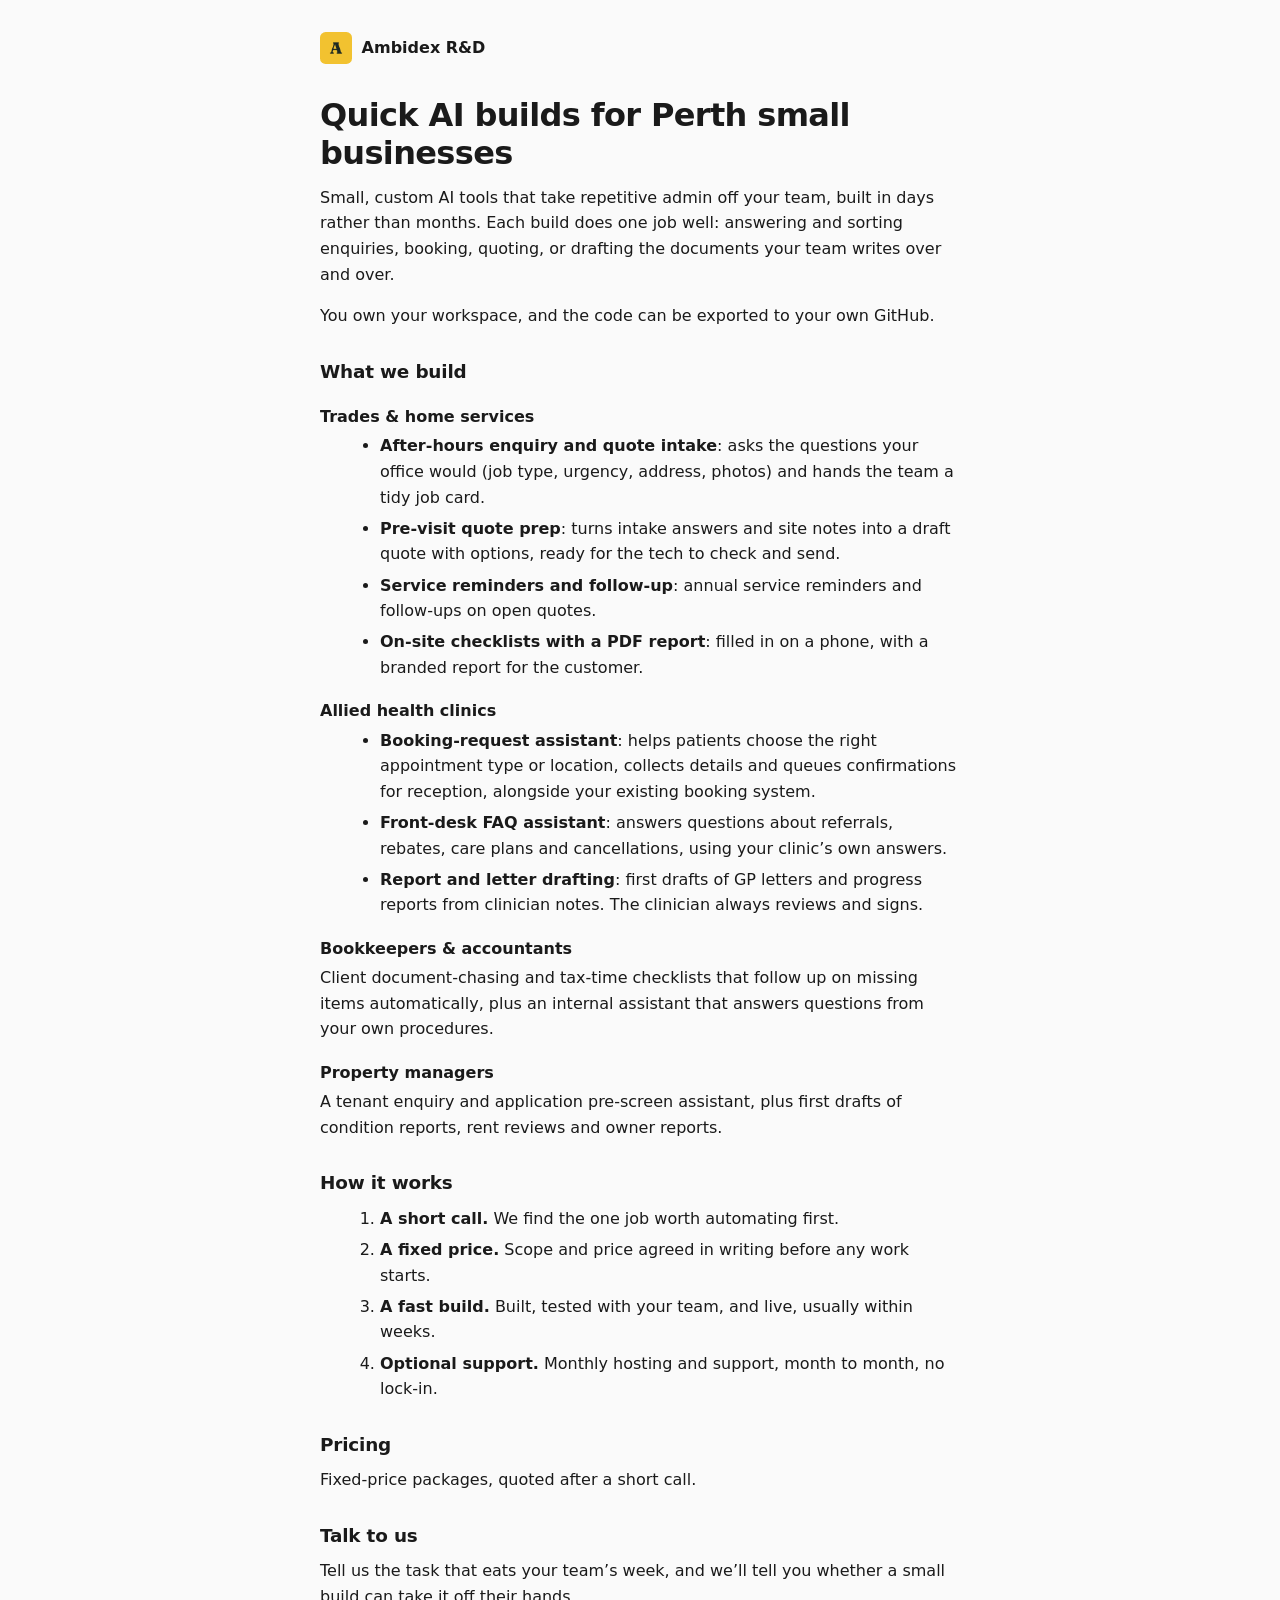
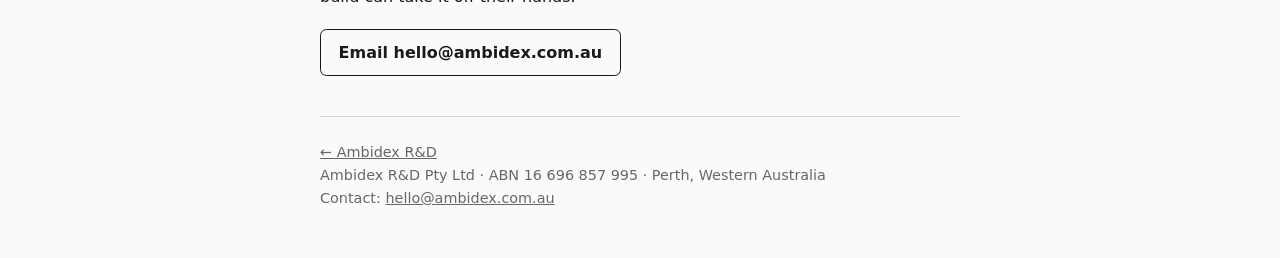
==== services.html @ 29d3ea3a "Add 'For Perth businesses' services page and link; add A brand mark favicon (prices commented out pe" ====
<!DOCTYPE html>
<html lang="en-AU">
<head>
<meta charset="utf-8">
<meta name="viewport" content="width=device-width, initial-scale=1">
<title>Quick AI builds for Perth businesses · Ambidex R&amp;D</title>
<link rel="icon" type="image/png" href="/assets/ambidex-a.png">
<meta name="description" content="Ambidex R&amp;D builds small, fixed-price AI tools for Perth small businesses: enquiry and quote intake, booking help, and document drafting for trades, allied health, bookkeepers and property managers.">
<style>
  :root { color-scheme: light dark; }
  * { margin: 0; box-sizing: border-box; }
  body { font-family: system-ui, -apple-system, sans-serif; line-height: 1.6;
         display: flex; min-height: 100vh; justify-content: center;
         background: #fafafa; color: #1a1a1a; padding: 2rem; }
  @media (prefers-color-scheme: dark) { body { background: #111; color: #eee; } }
  main { max-width: 40rem; width: 100%; }
  .brand { display: flex; align-items: center; gap: 0.6rem; margin-bottom: 2rem;
           text-decoration: none; font-weight: 600; }
  .brand img { width: 2rem; height: 2rem; border-radius: 0.35rem; }
  h1 { font-size: 2rem; letter-spacing: -0.02em; line-height: 1.2; margin-bottom: 0.75rem; }
  h2 { font-size: 1.15rem; letter-spacing: -0.01em; margin: 1.75rem 0 0.5rem; }
  h3 { font-size: 1rem; margin: 1.1rem 0 0.25rem; }
  p { margin-bottom: 1rem; }
  ul, ol { margin: 0 0 1rem 1.25rem; }
  li { margin-bottom: 0.35rem; }
  .muted { opacity: 0.65; font-size: 0.9rem; }
  hr { border: none; border-top: 1px solid currentColor; opacity: 0.15; margin: 1.5rem 0; }
  a { color: inherit; }
  .cta { display: inline-block; margin: 0.25rem 0 1rem; padding: 0.6rem 1.1rem;
         border: 1px solid currentColor; border-radius: 0.4rem; text-decoration: none; font-weight: 600; }
  .cta:hover { background: #f2c12e; color: #1f2a24; border-color: #f2c12e; }
</style>
</head>
<body>
<main>
  <a class="brand" href="/"><img src="/assets/ambidex-a.png" alt="">Ambidex R&amp;D</a>

  <h1>Quick AI builds for Perth small businesses</h1>
  <p>Small, custom AI tools that take repetitive admin off your team, built in days
     rather than months. Each build does one job well: answering and sorting enquiries,
     booking, quoting, or drafting the documents your team writes over and over.</p>
  <p>You own your workspace, and the code can be exported to your own GitHub.</p>

  <h2>What we build</h2>

  <h3>Trades &amp; home services</h3>
  <ul>
    <li><strong>After-hours enquiry and quote intake</strong>: asks the questions your office
        would (job type, urgency, address, photos) and hands the team a tidy job card.</li>
    <li><strong>Pre-visit quote prep</strong>: turns intake answers and site notes into a draft
        quote with options, ready for the tech to check and send.</li>
    <li><strong>Service reminders and follow-up</strong>: annual service reminders and follow-ups on open quotes.</li>
    <li><strong>On-site checklists with a PDF report</strong>: filled in on a phone, with a branded report for the customer.</li>
  </ul>

  <h3>Allied health clinics</h3>
  <ul>
    <li><strong>Booking-request assistant</strong>: helps patients choose the right appointment
        type or location, collects details and queues confirmations for reception,
        alongside your existing booking system.</li>
    <li><strong>Front-desk FAQ assistant</strong>: answers questions about referrals, rebates,
        care plans and cancellations, using your clinic&rsquo;s own answers.</li>
    <li><strong>Report and letter drafting</strong>: first drafts of GP letters and progress reports
        from clinician notes. The clinician always reviews and signs.</li>
  </ul>

  <h3>Bookkeepers &amp; accountants</h3>
  <p>Client document-chasing and tax-time checklists that follow up on missing items automatically,
     plus an internal assistant that answers questions from your own procedures.</p>

  <h3>Property managers</h3>
  <p>A tenant enquiry and application pre-screen assistant, plus first drafts of
     condition reports, rent reviews and owner reports.</p>

  <h2>How it works</h2>
  <ol>
    <li><strong>A short call.</strong> We find the one job worth automating first.</li>
    <li><strong>A fixed price.</strong> Scope and price agreed in writing before any work starts.</li>
    <li><strong>A fast build.</strong> Built, tested with your team, and live, usually within weeks.</li>
    <li><strong>Optional support.</strong> Monthly hosting and support, month to month, no lock-in.</li>
  </ol>

  <h2>Pricing</h2>
  <p>Fixed-price packages, quoted after a short call.</p>
  <!--
    SUGGESTED PRICES: NOT APPROVED. Enable only after Matt approves (see offer.md).
    Replace the paragraph above with this block when approved.
  <ul>
    <li><strong>Quick Win</strong>: one assistant or workflow, live in about a week. From $1,950 + GST, optional support from $149/month.</li>
    <li><strong>Core Build</strong>: one end-to-end workflow with one integration. From $4,500 + GST, optional support from $299/month.</li>
    <li><strong>Ops Assistant</strong>: 2&ndash;3 linked workflows plus an internal knowledge assistant. From $8,500 + GST, optional support from $499/month.</li>
  </ul>
  -->

  <h2>Talk to us</h2>
  <p>Tell us the task that eats your team&rsquo;s week, and we&rsquo;ll tell you whether a small build can take it off their hands.</p>
  <a class="cta" href="mailto:hello@ambidex.com.au?subject=Quick%20AI%20build%20enquiry">Email hello@ambidex.com.au</a>

  <hr>
  <p class="muted"><a href="/">&larr; Ambidex R&amp;D</a><br>
     Ambidex R&amp;D Pty Ltd &middot; ABN 16 696 857 995 &middot; Perth, Western Australia<br>
     Contact: <a href="mailto:hello@ambidex.com.au">hello@ambidex.com.au</a></p>
</main>
</body>
</html>
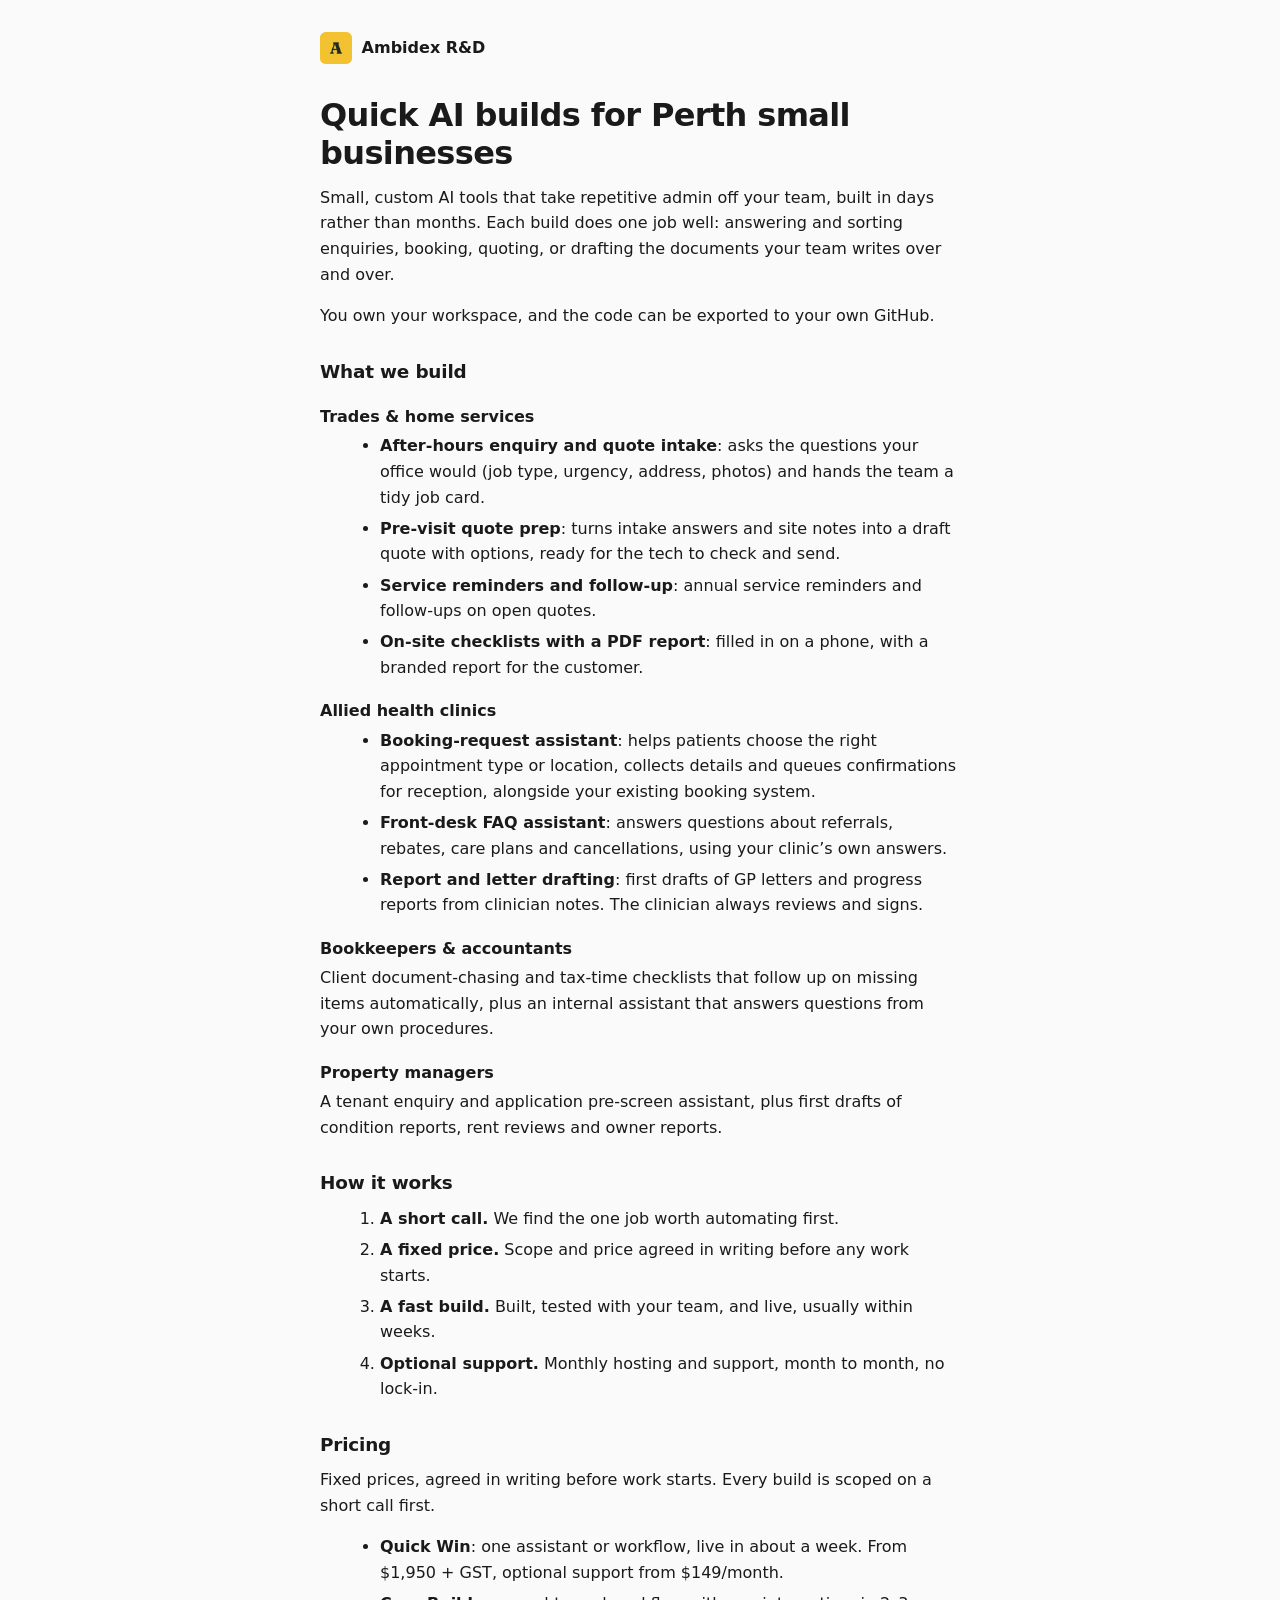
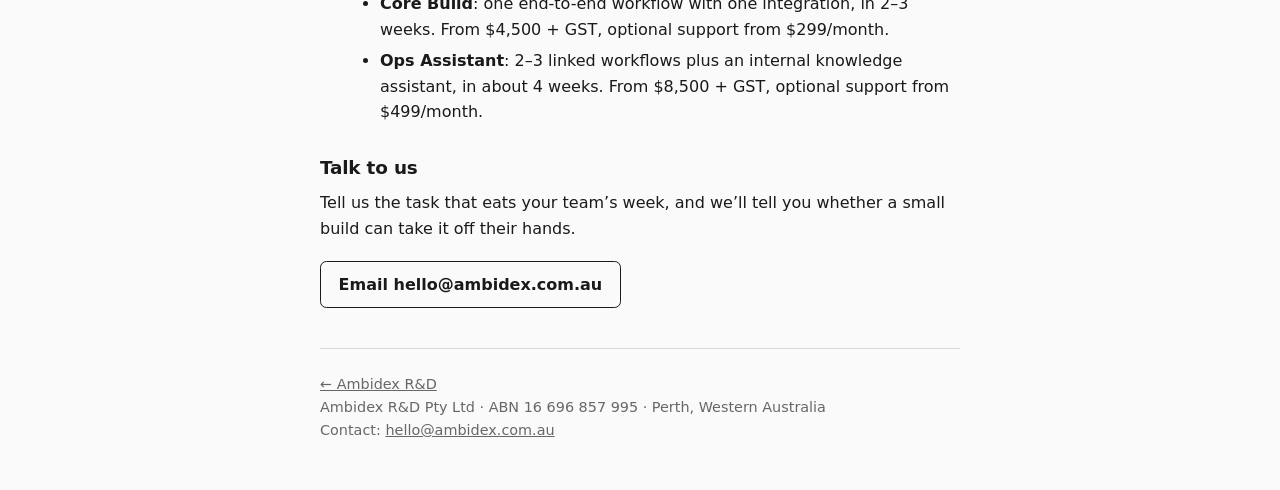
==== commit 518b650c: "Show approved pricing packages" ====
--- a/services.html
+++ b/services.html
@@ -81,16 +81,12 @@
   </ol>
 
   <h2>Pricing</h2>
-  <p>Fixed-price packages, quoted after a short call.</p>
-  <!--
-    SUGGESTED PRICES: NOT APPROVED. Enable only after Matt approves (see offer.md).
-    Replace the paragraph above with this block when approved.
+  <p>Fixed prices, agreed in writing before work starts. Every build is scoped on a short call first.</p>
   <ul>
     <li><strong>Quick Win</strong>: one assistant or workflow, live in about a week. From $1,950 + GST, optional support from $149/month.</li>
-    <li><strong>Core Build</strong>: one end-to-end workflow with one integration. From $4,500 + GST, optional support from $299/month.</li>
-    <li><strong>Ops Assistant</strong>: 2&ndash;3 linked workflows plus an internal knowledge assistant. From $8,500 + GST, optional support from $499/month.</li>
+    <li><strong>Core Build</strong>: one end-to-end workflow with one integration, in 2&ndash;3 weeks. From $4,500 + GST, optional support from $299/month.</li>
+    <li><strong>Ops Assistant</strong>: 2&ndash;3 linked workflows plus an internal knowledge assistant, in about 4 weeks. From $8,500 + GST, optional support from $499/month.</li>
   </ul>
-  -->
 
   <h2>Talk to us</h2>
   <p>Tell us the task that eats your team&rsquo;s week, and we&rsquo;ll tell you whether a small build can take it off their hands.</p>
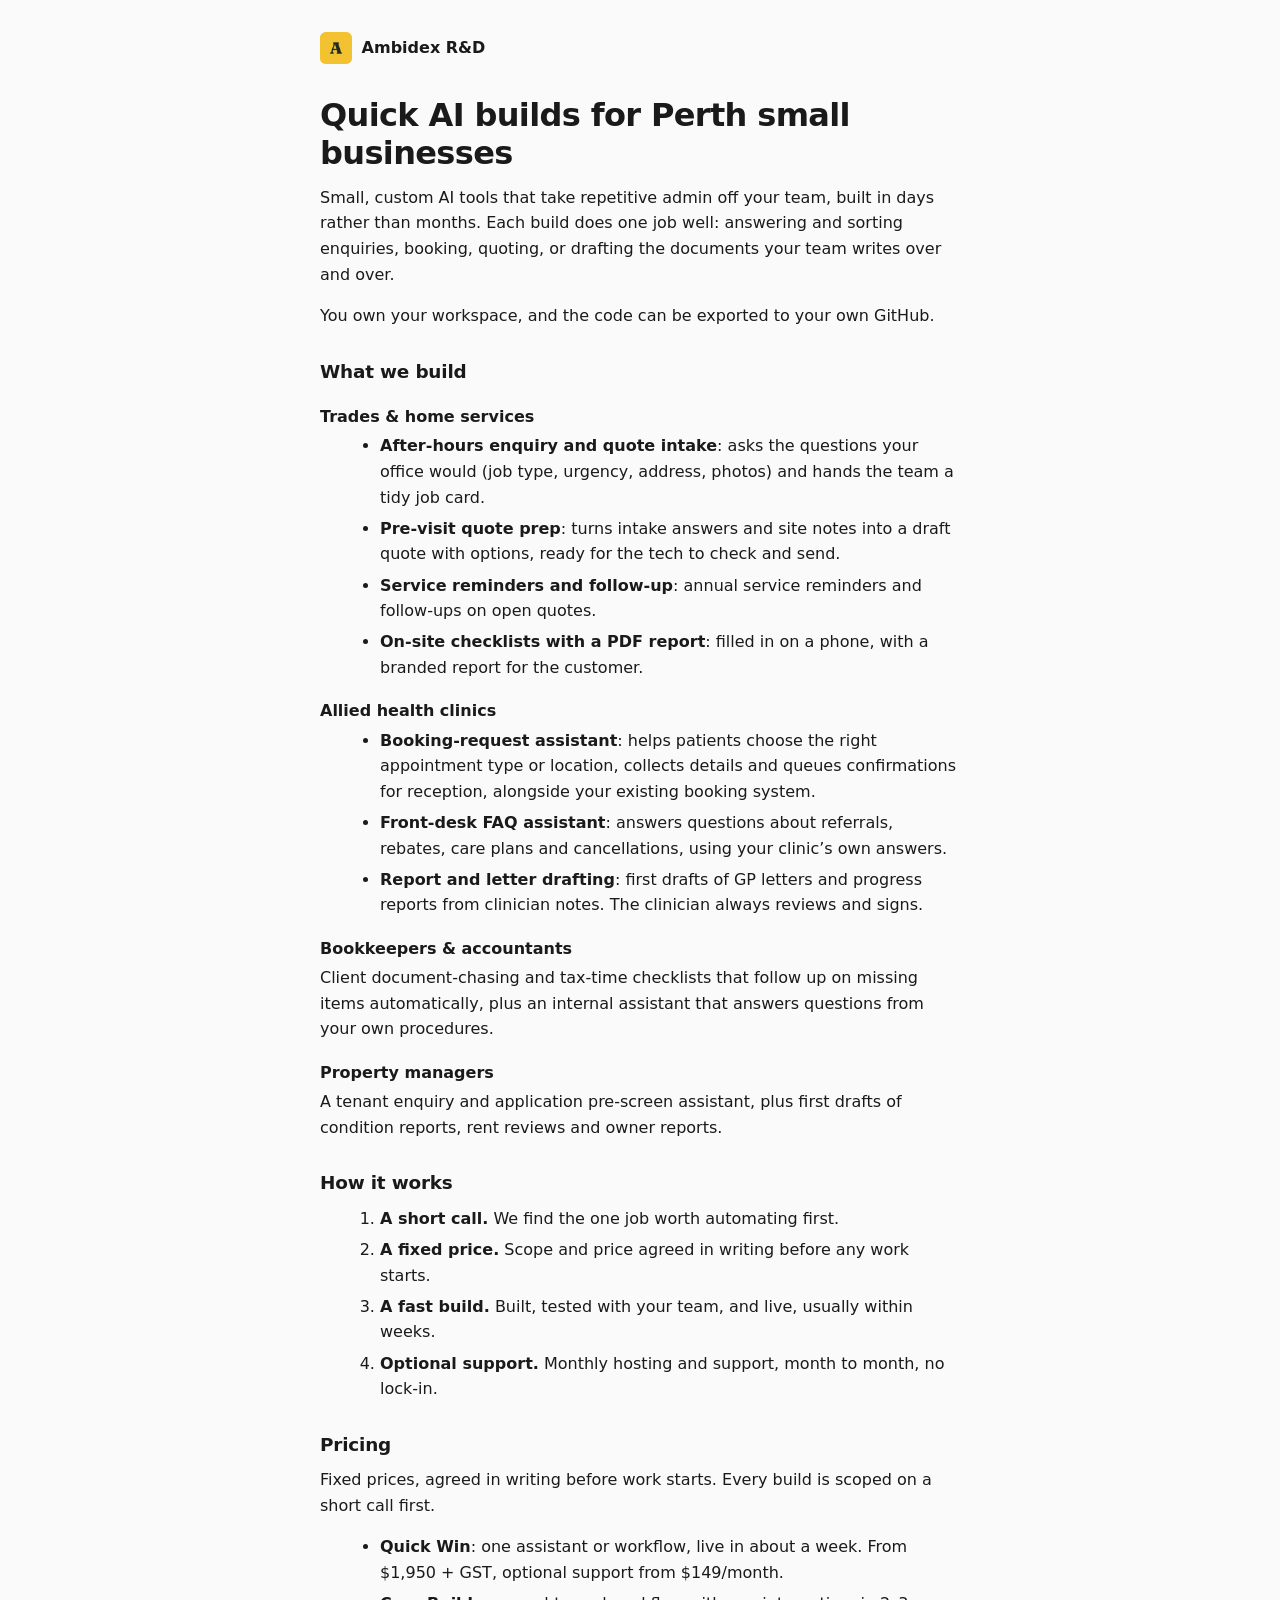
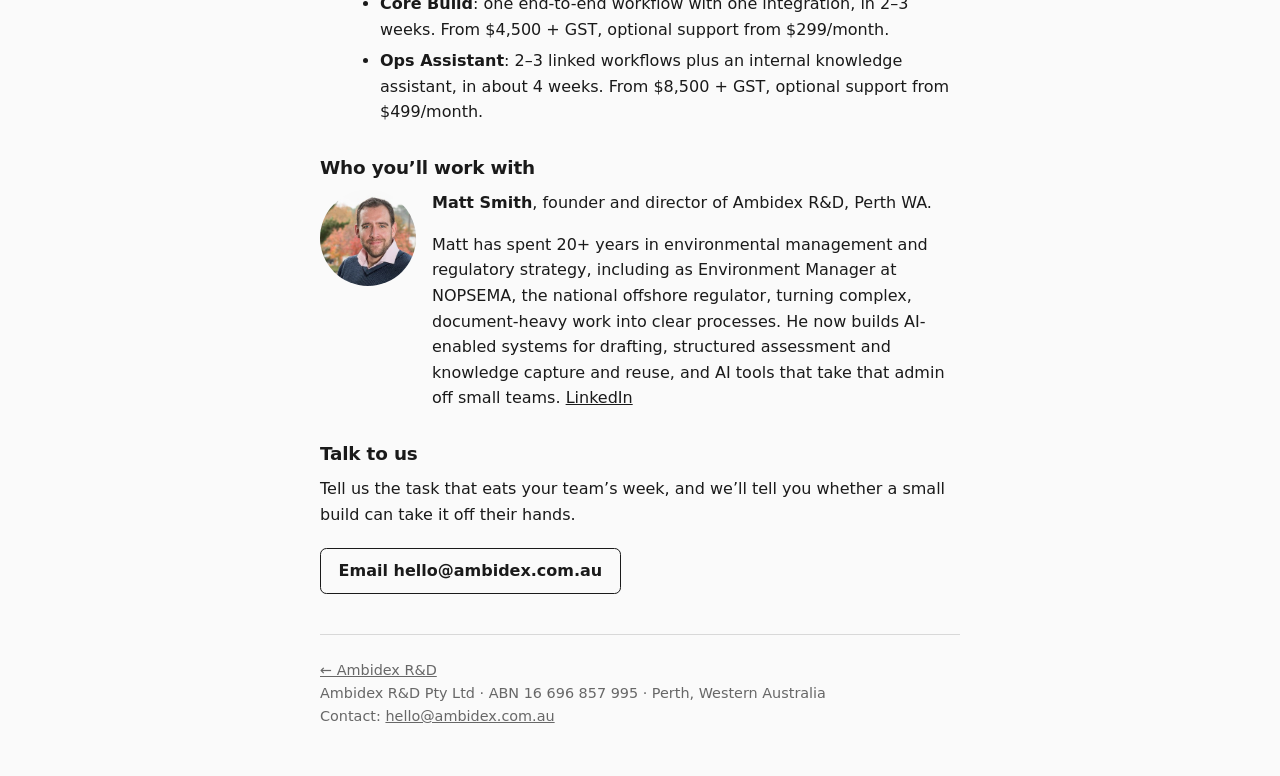
==== commit 2f205198: "Broaden homepage intro; add Who you'll work with" ====
--- a/services.html
+++ b/services.html
@@ -29,6 +29,9 @@
   .cta { display: inline-block; margin: 0.25rem 0 1rem; padding: 0.6rem 1.1rem;
          border: 1px solid currentColor; border-radius: 0.4rem; text-decoration: none; font-weight: 600; }
   .cta:hover { background: #f2c12e; color: #1f2a24; border-color: #f2c12e; }
+  .about { display: flex; gap: 1rem; align-items: flex-start; }
+  .about img { width: 96px; height: 96px; border-radius: 50%; object-fit: cover; flex: none; }
+  .about p:last-child { margin-bottom: 0; }
 </style>
 </head>
 <body>
@@ -88,6 +91,20 @@
     <li><strong>Ops Assistant</strong>: 2&ndash;3 linked workflows plus an internal knowledge assistant, in about 4 weeks. From $8,500 + GST, optional support from $499/month.</li>
   </ul>
 
+  <h2>Who you&rsquo;ll work with</h2>
+  <div class="about">
+    <img src="/assets/matt-smith.jpg" alt="Matt Smith" width="96" height="96">
+    <div>
+      <p><strong>Matt Smith</strong>, founder and director of Ambidex R&amp;D, Perth WA.</p>
+      <p>Matt has spent 20+ years in environmental management and regulatory strategy,
+         including as Environment Manager at NOPSEMA, the national offshore regulator,
+         turning complex, document-heavy work into clear processes. He now builds
+         AI-enabled systems for drafting, structured assessment and knowledge capture
+         and reuse, and AI tools that take that admin off small teams.
+         <a href="https://www.linkedin.com/in/msmith2608/">LinkedIn</a></p>
+    </div>
+  </div>
+
   <h2>Talk to us</h2>
   <p>Tell us the task that eats your team&rsquo;s week, and we&rsquo;ll tell you whether a small build can take it off their hands.</p>
   <a class="cta" href="mailto:hello@ambidex.com.au?subject=Quick%20AI%20build%20enquiry">Email hello@ambidex.com.au</a>
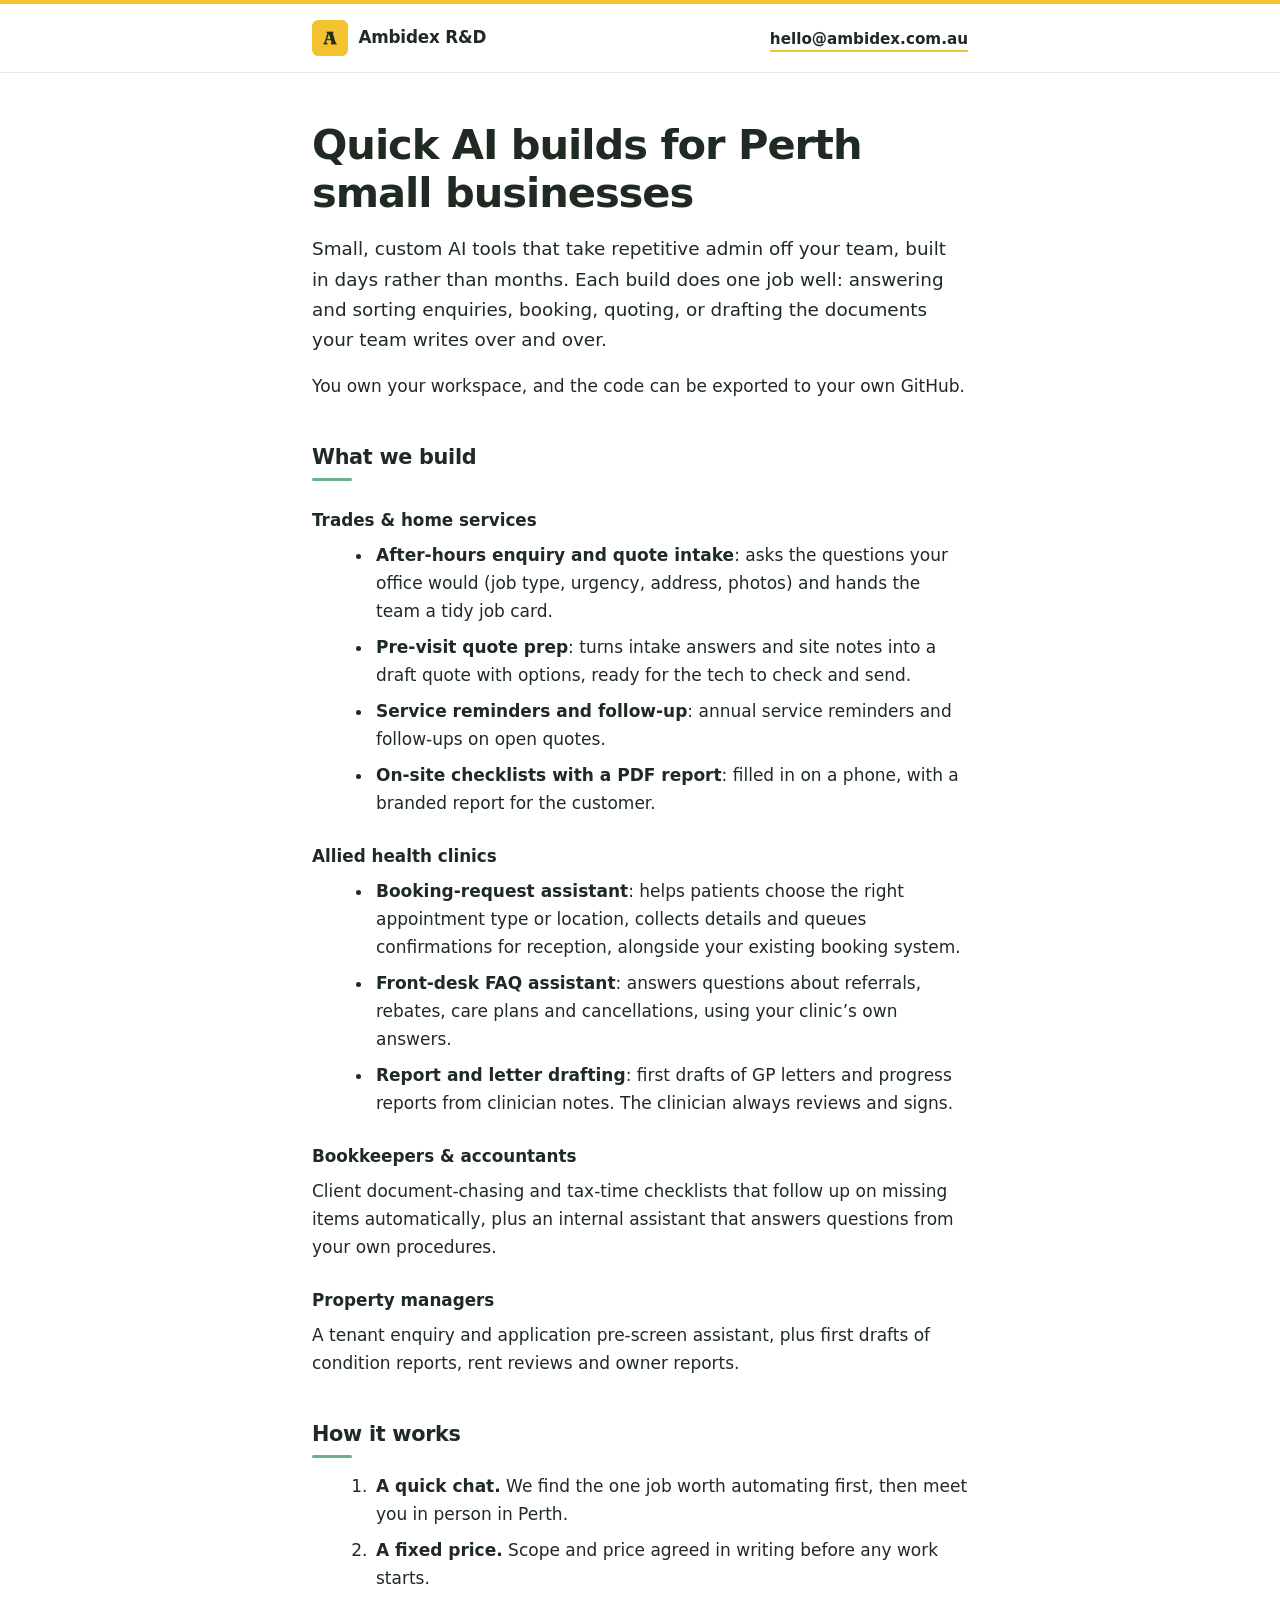
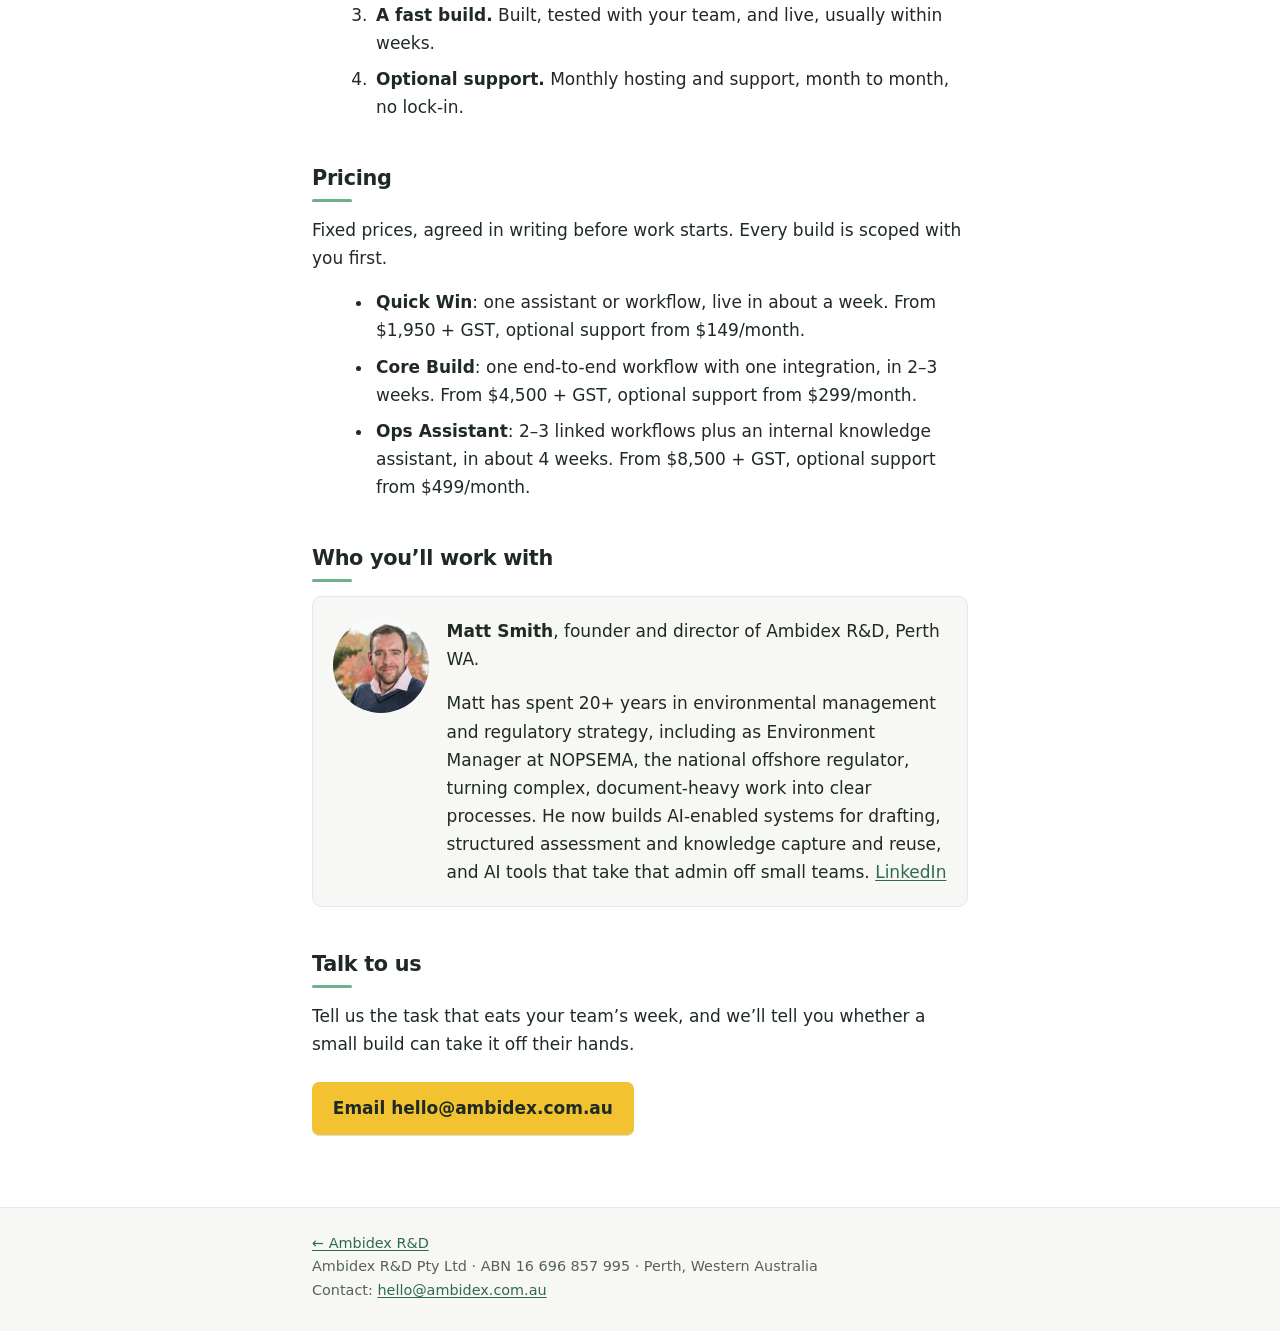
==== commit 244b32c2: "Light theme with brand colours and logo; update How it works step 1 and scoping line" ====
--- a/services.html
+++ b/services.html
@@ -6,40 +6,17 @@
 <title>Quick AI builds for Perth businesses · Ambidex R&amp;D</title>
 <link rel="icon" type="image/png" href="/assets/ambidex-a.png">
 <meta name="description" content="Ambidex R&amp;D builds small, fixed-price AI tools for Perth small businesses: enquiry and quote intake, booking help, and document drafting for trades, allied health, bookkeepers and property managers.">
-<style>
-  :root { color-scheme: light dark; }
-  * { margin: 0; box-sizing: border-box; }
-  body { font-family: system-ui, -apple-system, sans-serif; line-height: 1.6;
-         display: flex; min-height: 100vh; justify-content: center;
-         background: #fafafa; color: #1a1a1a; padding: 2rem; }
-  @media (prefers-color-scheme: dark) { body { background: #111; color: #eee; } }
-  main { max-width: 40rem; width: 100%; }
-  .brand { display: flex; align-items: center; gap: 0.6rem; margin-bottom: 2rem;
-           text-decoration: none; font-weight: 600; }
-  .brand img { width: 2rem; height: 2rem; border-radius: 0.35rem; }
-  h1 { font-size: 2rem; letter-spacing: -0.02em; line-height: 1.2; margin-bottom: 0.75rem; }
-  h2 { font-size: 1.15rem; letter-spacing: -0.01em; margin: 1.75rem 0 0.5rem; }
-  h3 { font-size: 1rem; margin: 1.1rem 0 0.25rem; }
-  p { margin-bottom: 1rem; }
-  ul, ol { margin: 0 0 1rem 1.25rem; }
-  li { margin-bottom: 0.35rem; }
-  .muted { opacity: 0.65; font-size: 0.9rem; }
-  hr { border: none; border-top: 1px solid currentColor; opacity: 0.15; margin: 1.5rem 0; }
-  a { color: inherit; }
-  .cta { display: inline-block; margin: 0.25rem 0 1rem; padding: 0.6rem 1.1rem;
-         border: 1px solid currentColor; border-radius: 0.4rem; text-decoration: none; font-weight: 600; }
-  .cta:hover { background: #f2c12e; color: #1f2a24; border-color: #f2c12e; }
-  .about { display: flex; gap: 1rem; align-items: flex-start; }
-  .about img { width: 96px; height: 96px; border-radius: 50%; object-fit: cover; flex: none; }
-  .about p:last-child { margin-bottom: 0; }
-</style>
+<link rel="stylesheet" href="/assets/site.css">
 </head>
 <body>
-<main>
-  <a class="brand" href="/"><img src="/assets/ambidex-a.png" alt="">Ambidex R&amp;D</a>
+<header class="site-header"><div class="wrap">
+  <a class="brand" href="/"><img src="/assets/ambidex-a.png" alt="" width="36" height="36">Ambidex R&amp;D</a>
+  <nav class="nav"><a href="mailto:hello@ambidex.com.au">hello@ambidex.com.au</a></nav>
+</div></header>
+<main><div class="wrap">
 
   <h1>Quick AI builds for Perth small businesses</h1>
-  <p>Small, custom AI tools that take repetitive admin off your team, built in days
+  <p class="lead">Small, custom AI tools that take repetitive admin off your team, built in days
      rather than months. Each build does one job well: answering and sorting enquiries,
      booking, quoting, or drafting the documents your team writes over and over.</p>
   <p>You own your workspace, and the code can be exported to your own GitHub.</p>
@@ -77,14 +54,14 @@
 
   <h2>How it works</h2>
   <ol>
-    <li><strong>A short call.</strong> We find the one job worth automating first.</li>
+    <li><strong>A quick chat.</strong> We find the one job worth automating first, then meet you in person in Perth.</li>
     <li><strong>A fixed price.</strong> Scope and price agreed in writing before any work starts.</li>
     <li><strong>A fast build.</strong> Built, tested with your team, and live, usually within weeks.</li>
     <li><strong>Optional support.</strong> Monthly hosting and support, month to month, no lock-in.</li>
   </ol>
 
   <h2>Pricing</h2>
-  <p>Fixed prices, agreed in writing before work starts. Every build is scoped on a short call first.</p>
+  <p>Fixed prices, agreed in writing before work starts. Every build is scoped with you first.</p>
   <ul>
     <li><strong>Quick Win</strong>: one assistant or workflow, live in about a week. From $1,950 + GST, optional support from $149/month.</li>
     <li><strong>Core Build</strong>: one end-to-end workflow with one integration, in 2&ndash;3 weeks. From $4,500 + GST, optional support from $299/month.</li>
@@ -107,12 +84,13 @@
 
   <h2>Talk to us</h2>
   <p>Tell us the task that eats your team&rsquo;s week, and we&rsquo;ll tell you whether a small build can take it off their hands.</p>
-  <a class="cta" href="mailto:hello@ambidex.com.au?subject=Quick%20AI%20build%20enquiry">Email hello@ambidex.com.au</a>
+  <a class="btn" href="mailto:hello@ambidex.com.au?subject=Quick%20AI%20build%20enquiry">Email hello@ambidex.com.au</a>
 
-  <hr>
-  <p class="muted"><a href="/">&larr; Ambidex R&amp;D</a><br>
+</div></main>
+<footer class="site-footer"><div class="wrap">
+  <p><a href="/">&larr; Ambidex R&amp;D</a><br>
      Ambidex R&amp;D Pty Ltd &middot; ABN 16 696 857 995 &middot; Perth, Western Australia<br>
      Contact: <a href="mailto:hello@ambidex.com.au">hello@ambidex.com.au</a></p>
-</main>
+</div></footer>
 </body>
 </html>
--- a/assets/site.css
+++ b/assets/site.css
@@ -0,0 +1,63 @@
+/* Ambidex R&D: light theme.
+   Text #1E2A22 on white 14.9:1 | link green #2F6B4A on white 6.32:1 | muted #55615A on white 6.47:1
+   Button text #1E2A22 on yellow #F2C230 8.89:1 | #6FAF8A and #F2C230 are decorative only (not used for text on white). */
+:root {
+  color-scheme: light;
+  --ink: #1E2A22; --muted: #55615A; --yellow: #F2C230; --green: #6FAF8A;
+  --link: #2F6B4A; --link-hover: #24533A; --line: #E4E7E3; --soft: #F7F8F6;
+}
+* { margin: 0; box-sizing: border-box; }
+html { background: #fff; }
+body { font-family: system-ui, -apple-system, "Segoe UI", Roboto, sans-serif;
+       font-size: 1.0625rem; line-height: 1.65; color: var(--ink); background: #fff;
+       border-top: 4px solid var(--yellow);
+       min-height: 100vh; display: flex; flex-direction: column; }
+.wrap { width: 100%; max-width: 44rem; margin: 0 auto; padding: 0 1.5rem; }
+
+.site-header { border-bottom: 1px solid var(--line); }
+.site-header .wrap { display: flex; align-items: center; justify-content: space-between;
+                     gap: 1rem; padding-top: 1rem; padding-bottom: 1rem; }
+.brand { display: inline-flex; align-items: center; gap: 0.65rem; color: var(--ink);
+         text-decoration: none; font-weight: 700; font-size: 1.05rem; letter-spacing: -0.01em; }
+.brand img { width: 2.25rem; height: 2.25rem; border-radius: 0.4rem; display: block; }
+.nav a { color: var(--ink); text-decoration: none; font-weight: 600; font-size: 0.95rem;
+         padding-bottom: 2px; border-bottom: 2px solid var(--yellow); }
+.nav a:hover { color: var(--link); }
+
+main { flex: 1; padding: 3rem 0 3.5rem; }
+h1 { font-size: clamp(1.9rem, 4.5vw, 2.6rem); line-height: 1.15; letter-spacing: -0.025em;
+     margin-bottom: 1.1rem; }
+h2 { font-size: 1.3rem; letter-spacing: -0.015em; line-height: 1.3; margin: 2.75rem 0 0.9rem; }
+h2::after { content: ""; display: block; width: 2.5rem; height: 3px; margin-top: 0.45rem;
+            background: var(--green); border-radius: 2px; }
+h3 { font-size: 1.05rem; margin: 1.6rem 0 0.4rem; }
+p { margin-bottom: 1rem; }
+.lead { font-size: 1.15rem; }
+ul, ol { margin: 0 0 1rem 1.3rem; }
+li { margin-bottom: 0.5rem; padding-left: 0.2rem; }
+a { color: var(--link); text-underline-offset: 2px; }
+a:hover { color: var(--link-hover); }
+strong { font-weight: 650; }
+
+.btn { display: inline-block; margin: 0.5rem 0 1rem; padding: 0.75rem 1.3rem;
+       background: var(--yellow); color: var(--ink); border-radius: 0.45rem;
+       font-weight: 700; text-decoration: none; box-shadow: 0 1px 0 rgba(30,42,34,0.15); }
+.btn:hover { background: #E5B520; color: var(--ink); }
+.btn:focus-visible, a:focus-visible { outline: 3px solid var(--link); outline-offset: 2px; }
+
+.about { display: flex; gap: 1.1rem; align-items: flex-start; background: var(--soft);
+         border: 1px solid var(--line); border-radius: 0.6rem; padding: 1.25rem; }
+.about img { width: 96px; height: 96px; border-radius: 50%; object-fit: cover; flex: none; }
+.about p:last-child { margin-bottom: 0; }
+
+.site-footer { background: var(--soft); border-top: 1px solid var(--line);
+               color: var(--muted); font-size: 0.9rem; }
+.site-footer .wrap { padding-top: 1.5rem; padding-bottom: 1.75rem; }
+.site-footer p { margin: 0; }
+
+@media (max-width: 520px) {
+  body { font-size: 1rem; }
+  main { padding: 2.25rem 0 2.5rem; }
+  .about { flex-direction: column; }
+  .nav a { font-size: 0.9rem; }
+}
